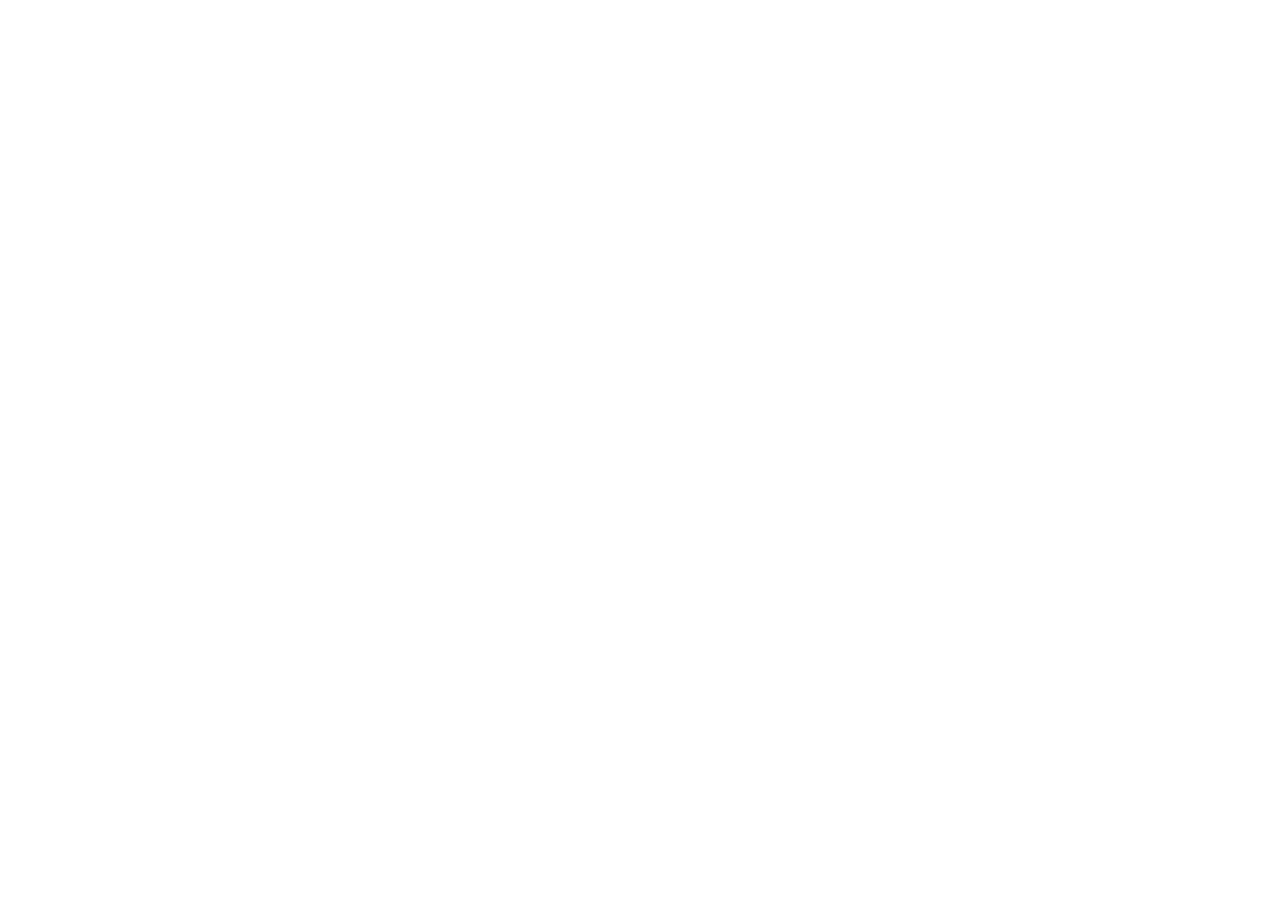
==== math/index.html @ b224a5b2 "feat: 口算练习页（登录后可保存成绩，支持分享题目链接）" ====
<!DOCTYPE html>
<html lang="zh-CN">
<head>
<meta charset="UTF-8">
<meta name="viewport" content="width=device-width, initial-scale=1.0, viewport-fit=cover">
<title>口算 · GitHub Drive</title>
<meta name="description" content="口算练习：两位数乘一位数、两位数加两位数，50 题一组，自动判分、记录成绩、一键分享题目。">
<link rel="icon" type="image/svg+xml" href="data:image/svg+xml,%3Csvg xmlns='http://www.w3.org/2000/svg' viewBox='0 0 24 24' fill='none' stroke='%230969da' stroke-width='2' stroke-linecap='round'%3E%3Cpath d='M4 4h16M4 12h10M4 20h13'/%3E%3C/svg%3E">
<link rel="stylesheet" href="css/style.css">
</head>
<body>

<!-- ===== 登录门 ===== -->
<section id="gate" class="gate" hidden>
  <div class="gate-card">
    <div class="gate-brand">
      <svg viewBox="0 0 24 24" fill="none" stroke="currentColor" stroke-width="1.8" stroke-linecap="round" aria-hidden="true">
        <path d="M4 5h16M4 12h11M4 19h14"/>
      </svg>
    </div>
    <h1 class="gate-title">口算</h1>
    <p class="gate-sub">登录后才会保存成绩记录</p>

    <div id="gate-users" class="gate-users" hidden>
      <div class="gate-label">检测到已登录的账号</div>
      <div id="gate-users-list"></div>
    </div>

    <div class="gate-form">
      <label class="gate-label" for="gate-token">GitHub Personal Access Token</label>
      <div class="token-wrap">
        <input type="password" id="gate-token" placeholder="ghp_xxxxxxxxxxxxxxxxxxxx" autocomplete="off" spellcheck="false">
        <button type="button" id="gate-eye" class="token-eye" aria-label="显示/隐藏"></button>
      </div>
      <p class="gate-hint">只需要公开信息权限即可确认身份，令牌只存在你本机。</p>
      <button type="button" id="gate-enter" class="btn btn-primary btn-block">登录并进入</button>
      <p id="gate-err" class="gate-err" hidden></p>
    </div>

    <a class="gate-link" href="../">回到 GitHub Drive</a>
  </div>
</section>

<!-- ===== 主应用 ===== -->
<div id="app" class="app" hidden>

  <header class="top">
    <div class="brand">
      <svg viewBox="0 0 24 24" fill="none" stroke="currentColor" stroke-width="1.8" stroke-linecap="round" aria-hidden="true">
        <path d="M4 5h16M4 12h11M4 19h14"/>
      </svg>
      <span>口算</span>
    </div>
    <div class="top-right">
      <button type="button" class="icon-btn" id="btn-records" title="成绩记录" aria-label="成绩记录"></button>
      <div class="who">
        <span id="who-name" class="who-name"></span>
        <button type="button" class="icon-btn" id="btn-logout" title="退出" aria-label="退出"></button>
      </div>
    </div>
  </header>

  <main class="main">

    <!-- ---- 首页 ---- -->
    <section id="view-home" class="view">
      <div class="card setup">
        <h2 class="card-title">开始一组练习</h2>

        <div class="field">
          <span class="field-label">题型</span>
          <div class="seg" id="seg-type" role="radiogroup">
            <button type="button" class="seg-item is-on" data-type="mix" role="radio" aria-checked="true">混合</button>
            <button type="button" class="seg-item" data-type="add" role="radio" aria-checked="false">两位数加两位数</button>
            <button type="button" class="seg-item" data-type="mul" role="radio" aria-checked="false">两位数乘一位数</button>
          </div>
        </div>

        <div class="field">
          <span class="field-label">题数</span>
          <div class="seg" id="seg-count" role="radiogroup">
            <button type="button" class="seg-item" data-count="20" role="radio" aria-checked="false">20</button>
            <button type="button" class="seg-item is-on" data-count="50" role="radio" aria-checked="true">50</button>
            <button type="button" class="seg-item" data-count="100" role="radio" aria-checked="false">100</button>
          </div>
        </div>

        <button type="button" class="btn btn-primary btn-block btn-lg" id="btn-start">开始练习</button>

        <div id="resume-box" class="resume" hidden>
          <div class="resume-text">有一组未完成的练习</div>
          <div class="resume-actions">
            <button type="button" class="btn btn-sm btn-primary" id="btn-resume">继续</button>
            <button type="button" class="btn btn-sm" id="btn-discard">放弃</button>
          </div>
        </div>
      </div>

      <div class="card">
        <div class="card-head">
          <h2 class="card-title">最近成绩</h2>
          <button type="button" class="btn btn-sm" id="btn-all-records">全部记录</button>
        </div>
        <div id="recent-list" class="rec-list"></div>
      </div>
    </section>

    <!-- ---- 练习 ---- -->
    <section id="view-run" class="view" hidden>
      <div class="runbar">
        <button type="button" class="icon-btn" id="btn-back" title="返回" aria-label="返回"></button>
        <div class="runbar-mid">
          <span class="pill" id="run-progress">0 / 50</span>
          <span class="pill pill-time" id="run-time">00:00</span>
        </div>
        <div class="runbar-right">
          <button type="button" class="btn btn-sm" id="btn-share">分享题目</button>
          <button type="button" class="btn btn-sm btn-primary" id="btn-submit">交卷</button>
        </div>
      </div>

      <div class="sheet" id="sheet"></div>

      <div class="run-foot">
        <button type="button" class="btn btn-primary btn-block btn-lg" id="btn-submit2">交卷</button>
      </div>
    </section>

    <!-- ---- 结果 ---- -->
    <section id="view-done" class="view" hidden>
      <div class="card result">
        <div class="score">
          <svg class="score-ring" viewBox="0 0 120 120" aria-hidden="true">
            <circle class="score-bg" cx="60" cy="60" r="52"/>
            <circle class="score-fg" id="score-arc" cx="60" cy="60" r="52"/>
          </svg>
          <div class="score-num"><span id="score-val">0</span><i>/</i><span id="score-total">50</span></div>
        </div>
        <div class="result-meta">
          <div class="meta-item"><span class="meta-k">用时</span><span class="meta-v" id="res-time">--</span></div>
          <div class="meta-item"><span class="meta-k">正确率</span><span class="meta-v" id="res-rate">--</span></div>
          <div class="meta-item"><span class="meta-k">题型</span><span class="meta-v" id="res-type">--</span></div>
        </div>
        <div class="result-actions">
          <button type="button" class="btn btn-primary" id="btn-again">再来一组</button>
          <button type="button" class="btn" id="btn-review">看错题</button>
          <button type="button" class="btn" id="btn-share2">分享这组题</button>
        </div>
      </div>

      <div class="card" id="wrong-card" hidden>
        <h2 class="card-title">错题</h2>
        <div id="wrong-list" class="wrong-list"></div>
      </div>
    </section>

    <!-- ---- 记录 ---- -->
    <section id="view-records" class="view" hidden>
      <div class="card">
        <div class="card-head">
          <h2 class="card-title">成绩记录</h2>
          <button type="button" class="btn btn-sm btn-danger" id="btn-clear-records">清空</button>
        </div>
        <div id="all-list" class="rec-list"></div>
      </div>
    </section>

  </main>
</div>

<!-- 分享弹窗 -->
<div class="modal" id="share-modal" hidden>
  <div class="modal-mask" data-close></div>
  <div class="modal-box" role="dialog" aria-modal="true" aria-label="分享口算题">
    <div class="modal-head">
      <h3>分享这组题</h3>
      <button type="button" class="icon-btn" data-close aria-label="关闭"></button>
    </div>
    <p class="modal-tip">对方打开链接会得到<b>完全相同</b>的一组题。</p>
    <div class="modal-row">
      <input type="text" id="share-url" readonly>
      <button type="button" class="btn btn-primary" id="btn-copy">复制</button>
    </div>
    <div id="share-note" class="modal-note" hidden></div>
  </div>
</div>

<div class="toast" id="toast" hidden></div>

<script src="js/app.js"></script>
</body>
</html>
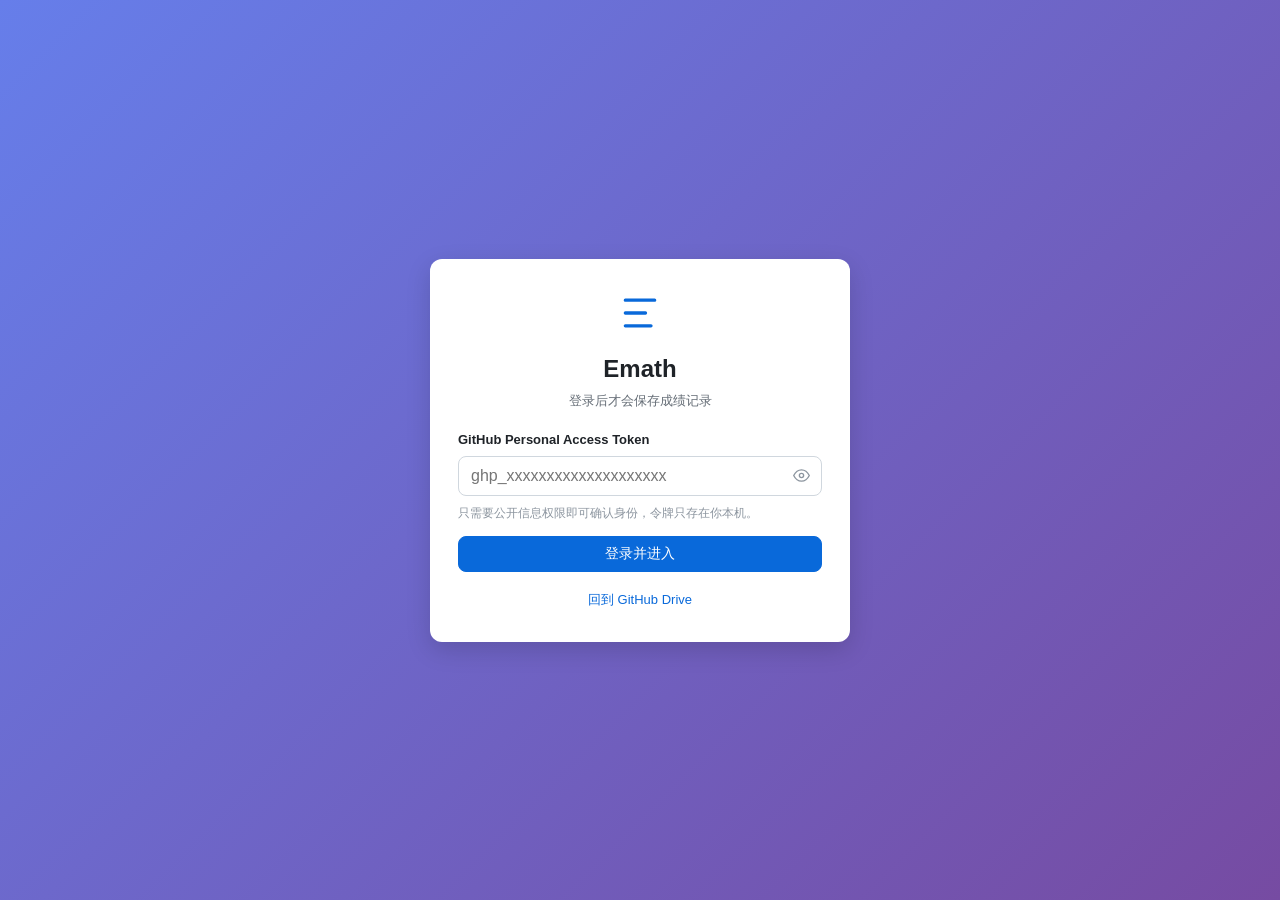
==== commit bfd4349c: "Emath: PR feedback channel (user -> author inbox)" ====
--- a/math/index.html
+++ b/math/index.html
@@ -3,7 +3,7 @@
 <head>
 <meta charset="UTF-8">
 <meta name="viewport" content="width=device-width, initial-scale=1.0, viewport-fit=cover">
-<title>口算 · GitHub Drive</title>
+<title>Emath · 口算练习</title>
 <meta name="description" content="口算练习：两位数乘一位数、两位数加两位数，50 题一组，自动判分、记录成绩、一键分享题目。">
 <link rel="icon" type="image/svg+xml" href="data:image/svg+xml,%3Csvg xmlns='http://www.w3.org/2000/svg' viewBox='0 0 24 24' fill='none' stroke='%230969da' stroke-width='2' stroke-linecap='round'%3E%3Cpath d='M4 4h16M4 12h10M4 20h13'/%3E%3C/svg%3E">
 <link rel="stylesheet" href="css/style.css">
@@ -18,7 +18,7 @@
         <path d="M4 5h16M4 12h11M4 19h14"/>
       </svg>
     </div>
-    <h1 class="gate-title">口算</h1>
+    <h1 class="gate-title">Emath</h1>
     <p class="gate-sub">登录后才会保存成绩记录</p>
 
     <div id="gate-users" class="gate-users" hidden>
@@ -49,7 +49,7 @@
       <svg viewBox="0 0 24 24" fill="none" stroke="currentColor" stroke-width="1.8" stroke-linecap="round" aria-hidden="true">
         <path d="M4 5h16M4 12h11M4 19h14"/>
       </svg>
-      <span>口算</span>
+      <span>Emath</span>
     </div>
     <div class="top-right">
       <button type="button" class="icon-btn" id="btn-records" title="成绩记录" aria-label="成绩记录"></button>
@@ -188,5 +188,6 @@
 <div class="toast" id="toast" hidden></div>
 
 <script src="js/app.js"></script>
+<script src="js/feedback.js"></script>
 </body>
 </html>
--- a/math/css/style.css
+++ b/math/css/style.css
@@ -0,0 +1,314 @@
+/* 口算 · 沿用 GitHub Drive 的设计语言（同一套变量与线条图标风格） */
+:root {
+    --bg-primary: #ffffff;
+    --bg-secondary: #f6f8fa;
+    --bg-tertiary: #eaeef2;
+    --bg-hover: #f3f4f6;
+    --text-primary: #1f2328;
+    --text-secondary: #656d76;
+    --text-tertiary: #8c959f;
+    --border-color: #d0d7de;
+    --border-light: #eaeef2;
+    --accent-color: #0969da;
+    --accent-hover: #0860c7;
+    --accent-light: #ddf4ff;
+    --danger-color: #cf222e;
+    --success-color: #1a7f37;
+    --warning-color: #9a6700;
+    --shadow-sm: 0 1px 2px rgba(0,0,0,0.05);
+    --shadow-md: 0 4px 12px rgba(0,0,0,0.1);
+    --shadow-lg: 0 8px 24px rgba(0,0,0,0.15);
+    --radius-sm: 6px;
+    --radius-md: 8px;
+    --radius-lg: 12px;
+}
+
+@media (prefers-color-scheme: dark) {
+    :root {
+        --bg-primary: #0d1117;
+        --bg-secondary: #161b22;
+        --bg-tertiary: #21262d;
+        --bg-hover: #1f242c;
+        --text-primary: #e6edf3;
+        --text-secondary: #9198a1;
+        --text-tertiary: #6e7681;
+        --border-color: #30363d;
+        --border-light: #21262d;
+        --accent-color: #4493f8;
+        --accent-hover: #58a6ff;
+        --accent-light: #12283d;
+        --danger-color: #f85149;
+        --success-color: #3fb950;
+        --warning-color: #d29922;
+        --shadow-md: 0 4px 12px rgba(0,0,0,0.4);
+        --shadow-lg: 0 8px 24px rgba(0,0,0,0.5);
+    }
+}
+
+* { margin: 0; padding: 0; box-sizing: border-box; }
+[hidden] { display: none !important; }
+
+body {
+    font-family: -apple-system, BlinkMacSystemFont, "Segoe UI", "Noto Sans", Helvetica, Arial, sans-serif;
+    font-size: 14px;
+    line-height: 1.5;
+    color: var(--text-primary);
+    background: var(--bg-secondary);
+    -webkit-text-size-adjust: 100%;
+}
+
+/* ============ 登录门 ============ */
+.gate {
+    display: flex; align-items: center; justify-content: center;
+    min-height: 100vh; padding: 24px;
+    background: linear-gradient(135deg, #667eea 0%, #764ba2 100%);
+}
+.gate-card {
+    background: var(--bg-primary);
+    padding: 32px 28px;
+    border-radius: var(--radius-lg);
+    box-shadow: var(--shadow-lg);
+    width: 100%; max-width: 420px; text-align: center;
+}
+.gate-brand { color: var(--accent-color); margin-bottom: 10px; }
+.gate-brand svg { width: 44px; height: 44px; }
+.gate-title { font-size: 24px; font-weight: 700; }
+.gate-sub { color: var(--text-secondary); margin-top: 4px; margin-bottom: 20px; font-size: 13px; }
+.gate-label {
+    display: block; text-align: left; font-weight: 600;
+    font-size: 13px; margin-bottom: 6px; color: var(--text-primary);
+}
+.gate-form { text-align: left; }
+.token-wrap { position: relative; }
+.token-wrap input {
+    width: 100%; padding: 10px 42px 10px 12px; font-size: 16px;
+    border: 1px solid var(--border-color); border-radius: var(--radius-md);
+    background: var(--bg-primary); color: var(--text-primary);
+}
+.token-wrap input:focus { outline: none; border-color: var(--accent-color); box-shadow: 0 0 0 3px var(--accent-light); }
+.token-eye {
+    position: absolute; right: 6px; top: 50%; transform: translateY(-50%);
+    width: 30px; height: 30px; border: 0; background: transparent; cursor: pointer;
+    color: var(--text-tertiary); display: flex; align-items: center; justify-content: center;
+}
+.token-eye svg { width: 17px; height: 17px; }
+.gate-hint { font-size: 12px; color: var(--text-tertiary); margin: 8px 0 14px; }
+.gate-err { font-size: 13px; color: var(--danger-color); margin-top: 10px; }
+.gate-link { display: inline-block; margin-top: 18px; font-size: 13px; color: var(--accent-color); text-decoration: none; }
+.gate-users { margin-bottom: 18px; padding-bottom: 16px; border-bottom: 1px solid var(--border-light); }
+.gate-users .gate-label { text-align: center; margin-bottom: 10px; }
+.gate-user-btn {
+    display: flex; align-items: center; gap: 8px; width: 100%;
+    padding: 10px 12px; margin-bottom: 8px;
+    border: 1px solid var(--border-color); border-radius: var(--radius-md);
+    background: var(--bg-primary); color: var(--text-primary);
+    font-size: 14px; cursor: pointer; text-align: left;
+}
+.gate-user-btn:hover { background: var(--bg-hover); }
+.gate-user-btn svg { width: 18px; height: 18px; color: var(--text-secondary); flex: none; }
+.gate-user-btn .gub-login { font-weight: 600; }
+.gate-user-btn .gub-sub { color: var(--text-tertiary); font-size: 12px; }
+
+/* ============ 布局 ============ */
+.app { min-height: 100vh; }
+.top {
+    position: sticky; top: 0; z-index: 20;
+    display: flex; align-items: center; justify-content: space-between;
+    height: 56px; padding: 0 14px; gap: 10px;
+    background: var(--bg-primary);
+    border-bottom: 1px solid var(--border-color);
+}
+.brand { display: flex; align-items: center; gap: 8px; font-weight: 700; font-size: 16px; }
+.brand svg { width: 22px; height: 22px; color: var(--accent-color); }
+.top-right { display: flex; align-items: center; gap: 6px; }
+.who { display: flex; align-items: center; gap: 4px; }
+.who-name { font-size: 13px; color: var(--text-secondary); max-width: 120px; overflow: hidden; text-overflow: ellipsis; white-space: nowrap; }
+.main { max-width: 900px; margin: 0 auto; padding: 16px 14px 40px; }
+
+/* ============ 通用组件 ============ */
+.icon-btn {
+    display: flex; align-items: center; justify-content: center;
+    width: 34px; height: 34px; border: 0; border-radius: var(--radius-md);
+    background: transparent; color: var(--text-secondary); cursor: pointer;
+}
+.icon-btn:hover { background: var(--bg-hover); color: var(--text-primary); }
+.icon-btn svg { width: 19px; height: 19px; }
+
+.btn {
+    display: inline-flex; align-items: center; justify-content: center; gap: 6px;
+    padding: 8px 14px; font-size: 14px; font-family: inherit;
+    border: 1px solid var(--border-color); border-radius: var(--radius-md);
+    background: var(--bg-primary); color: var(--text-primary); cursor: pointer;
+    white-space: nowrap;
+}
+.btn:hover { background: var(--bg-hover); }
+.btn svg { width: 16px; height: 16px; }
+.btn-primary { background: var(--accent-color); border-color: var(--accent-color); color: #fff; }
+.btn-primary:hover { background: var(--accent-hover); border-color: var(--accent-hover); }
+.btn-danger { color: var(--danger-color); border-color: var(--border-color); }
+.btn-danger:hover { background: var(--danger-color); border-color: var(--danger-color); color: #fff; }
+.btn-block { width: 100%; }
+.btn-lg { padding: 12px 16px; font-size: 15px; font-weight: 600; }
+.btn-sm { padding: 5px 10px; font-size: 13px; }
+
+.card {
+    background: var(--bg-primary); border: 1px solid var(--border-color);
+    border-radius: var(--radius-lg); padding: 18px; margin-bottom: 14px;
+    box-shadow: var(--shadow-sm);
+}
+.card-head { display: flex; align-items: center; justify-content: space-between; margin-bottom: 12px; }
+.card-title { font-size: 15px; font-weight: 600; }
+
+.field { margin-bottom: 16px; }
+.field-label { display: block; font-size: 13px; font-weight: 600; margin-bottom: 8px; }
+.seg { display: flex; flex-wrap: wrap; gap: 6px; }
+.seg-item {
+    padding: 7px 12px; font-size: 13px; font-family: inherit; cursor: pointer;
+    border: 1px solid var(--border-color); border-radius: 999px;
+    background: var(--bg-primary); color: var(--text-secondary);
+}
+.seg-item:hover { background: var(--bg-hover); }
+.seg-item.is-on {
+    background: var(--accent-light); border-color: var(--accent-color);
+    color: var(--accent-color); font-weight: 600;
+}
+
+.resume {
+    margin-top: 14px; padding-top: 14px; border-top: 1px solid var(--border-light);
+    display: flex; align-items: center; justify-content: space-between; gap: 10px; flex-wrap: wrap;
+}
+.resume-text { font-size: 13px; color: var(--text-secondary); }
+.resume-actions { display: flex; gap: 6px; }
+
+/* ============ 练习 ============ */
+.runbar {
+    position: sticky; top: 56px; z-index: 15;
+    display: flex; align-items: center; gap: 10px;
+    padding: 10px 12px; margin-bottom: 14px;
+    background: var(--bg-primary); border: 1px solid var(--border-color);
+    border-radius: var(--radius-lg); box-shadow: var(--shadow-sm);
+}
+.runbar-mid { display: flex; gap: 8px; flex: 1; }
+.runbar-right { display: flex; gap: 6px; }
+.pill {
+    display: inline-flex; align-items: center; gap: 5px;
+    padding: 4px 10px; font-size: 13px; font-variant-numeric: tabular-nums;
+    background: var(--bg-secondary); border-radius: 999px; color: var(--text-secondary);
+}
+.pill svg { width: 14px; height: 14px; }
+.pill-time { font-variant-numeric: tabular-nums; }
+
+.sheet {
+    display: grid; gap: 8px;
+    grid-template-columns: repeat(auto-fill, minmax(168px, 1fr));
+}
+.q {
+    display: flex; align-items: center; gap: 8px;
+    padding: 10px 12px; background: var(--bg-primary);
+    border: 1px solid var(--border-color); border-radius: var(--radius-md);
+}
+.q-idx { color: var(--text-tertiary); font-size: 12px; min-width: 20px; font-variant-numeric: tabular-nums; }
+.q-expr {
+    flex: 1; font-size: 17px; font-weight: 600; letter-spacing: .2px;
+    font-variant-numeric: tabular-nums; white-space: nowrap;
+}
+.q-in {
+    width: 62px; padding: 6px 8px; font-size: 16px; text-align: center;
+    font-family: inherit; font-variant-numeric: tabular-nums;
+    border: 1px solid var(--border-color); border-radius: var(--radius-sm);
+    background: var(--bg-secondary); color: var(--text-primary);
+}
+.q-in:focus { outline: none; border-color: var(--accent-color); box-shadow: 0 0 0 3px var(--accent-light); background: var(--bg-primary); }
+.q.is-ok { border-color: var(--success-color); background: rgba(26,127,55,.06); }
+.q.is-bad { border-color: var(--danger-color); background: rgba(207,34,46,.06); }
+.q.is-bad .q-in { color: var(--danger-color); }
+.q-ans {
+    font-size: 13px; color: var(--danger-color); font-weight: 600;
+    font-variant-numeric: tabular-nums; min-width: 34px; text-align: right;
+}
+.run-foot { margin-top: 16px; }
+
+@media (max-width: 420px) {
+    .sheet { grid-template-columns: 1fr 1fr; gap: 6px; }
+    .q { padding: 8px 9px; gap: 6px; }
+    .q-expr { font-size: 15px; }
+    .q-in { width: 52px; }
+    .q-idx { display: none; }
+}
+
+/* ============ 结果 ============ */
+.result { text-align: center; }
+.score { position: relative; width: 150px; height: 150px; margin: 6px auto 14px; }
+.score-ring { width: 150px; height: 150px; transform: rotate(-90deg); }
+.score-ring circle { fill: none; stroke-width: 10; stroke-linecap: round; }
+.score-bg { stroke: var(--bg-tertiary); }
+.score-fg {
+    stroke: var(--success-color);
+    stroke-dasharray: 326.7; stroke-dashoffset: 326.7;
+    transition: stroke-dashoffset .7s ease;
+}
+.score-num {
+    position: absolute; inset: 0; display: flex; align-items: center; justify-content: center;
+    font-size: 30px; font-weight: 700; font-variant-numeric: tabular-nums;
+}
+.score-num i { font-style: normal; color: var(--text-tertiary); margin: 0 2px; font-size: 20px; }
+.score-num span:last-child { font-size: 18px; color: var(--text-secondary); }
+.result-meta { display: flex; justify-content: center; gap: 24px; flex-wrap: wrap; margin-bottom: 16px; }
+.meta-item { display: flex; flex-direction: column; gap: 2px; }
+.meta-k { font-size: 12px; color: var(--text-tertiary); }
+.meta-v { font-size: 16px; font-weight: 600; font-variant-numeric: tabular-nums; }
+.result-actions { display: flex; gap: 8px; justify-content: center; flex-wrap: wrap; }
+
+.wrong-list { display: grid; gap: 6px; grid-template-columns: repeat(auto-fill, minmax(200px, 1fr)); }
+.wrong-item {
+    display: flex; align-items: center; justify-content: space-between; gap: 8px;
+    padding: 8px 10px; border: 1px solid var(--border-color);
+    border-radius: var(--radius-md); font-variant-numeric: tabular-nums;
+}
+.wrong-item .wi-l { color: var(--text-secondary); }
+.wrong-item .wi-r { font-weight: 600; }
+.wrong-item .wi-r b { color: var(--success-color); }
+
+/* ============ 记录 ============ */
+.rec-list { display: flex; flex-direction: column; gap: 6px; }
+.rec-item {
+    display: flex; align-items: center; gap: 10px;
+    padding: 10px 12px; border: 1px solid var(--border-color);
+    border-radius: var(--radius-md);
+}
+.rec-main { flex: 1; min-width: 0; }
+.rec-title { font-size: 14px; font-weight: 600; font-variant-numeric: tabular-nums; }
+.rec-sub { font-size: 12px; color: var(--text-tertiary); }
+.rec-badge {
+    padding: 3px 9px; border-radius: 999px; font-size: 12px; font-weight: 600;
+    background: var(--accent-light); color: var(--accent-color);
+    font-variant-numeric: tabular-nums;
+}
+.empty { padding: 22px; text-align: center; color: var(--text-tertiary); font-size: 13px; }
+.empty svg { width: 30px; height: 30px; display: block; margin: 0 auto 8px; opacity: .5; }
+
+/* ============ 弹窗 / toast ============ */
+.modal { position: fixed; inset: 0; z-index: 60; display: flex; align-items: center; justify-content: center; padding: 20px; }
+.modal-mask { position: absolute; inset: 0; background: rgba(0,0,0,.45); }
+.modal-box {
+    position: relative; width: 100%; max-width: 480px;
+    background: var(--bg-primary); border-radius: var(--radius-lg);
+    box-shadow: var(--shadow-lg); padding: 18px;
+}
+.modal-head { display: flex; align-items: center; justify-content: space-between; margin-bottom: 8px; }
+.modal-head h3 { font-size: 16px; }
+.modal-tip { font-size: 13px; color: var(--text-secondary); margin-bottom: 12px; }
+.modal-row { display: flex; gap: 8px; }
+.modal-row input {
+    flex: 1; min-width: 0; padding: 8px 10px; font-size: 13px; font-family: ui-monospace, monospace;
+    border: 1px solid var(--border-color); border-radius: var(--radius-md);
+    background: var(--bg-secondary); color: var(--text-primary);
+}
+.modal-note { margin-top: 10px; font-size: 13px; color: var(--success-color); }
+
+.toast {
+    position: fixed; left: 50%; bottom: 26px; transform: translateX(-50%);
+    z-index: 80; padding: 10px 18px; border-radius: 999px;
+    background: var(--text-primary); color: var(--bg-primary);
+    font-size: 14px; box-shadow: var(--shadow-md);
+}
